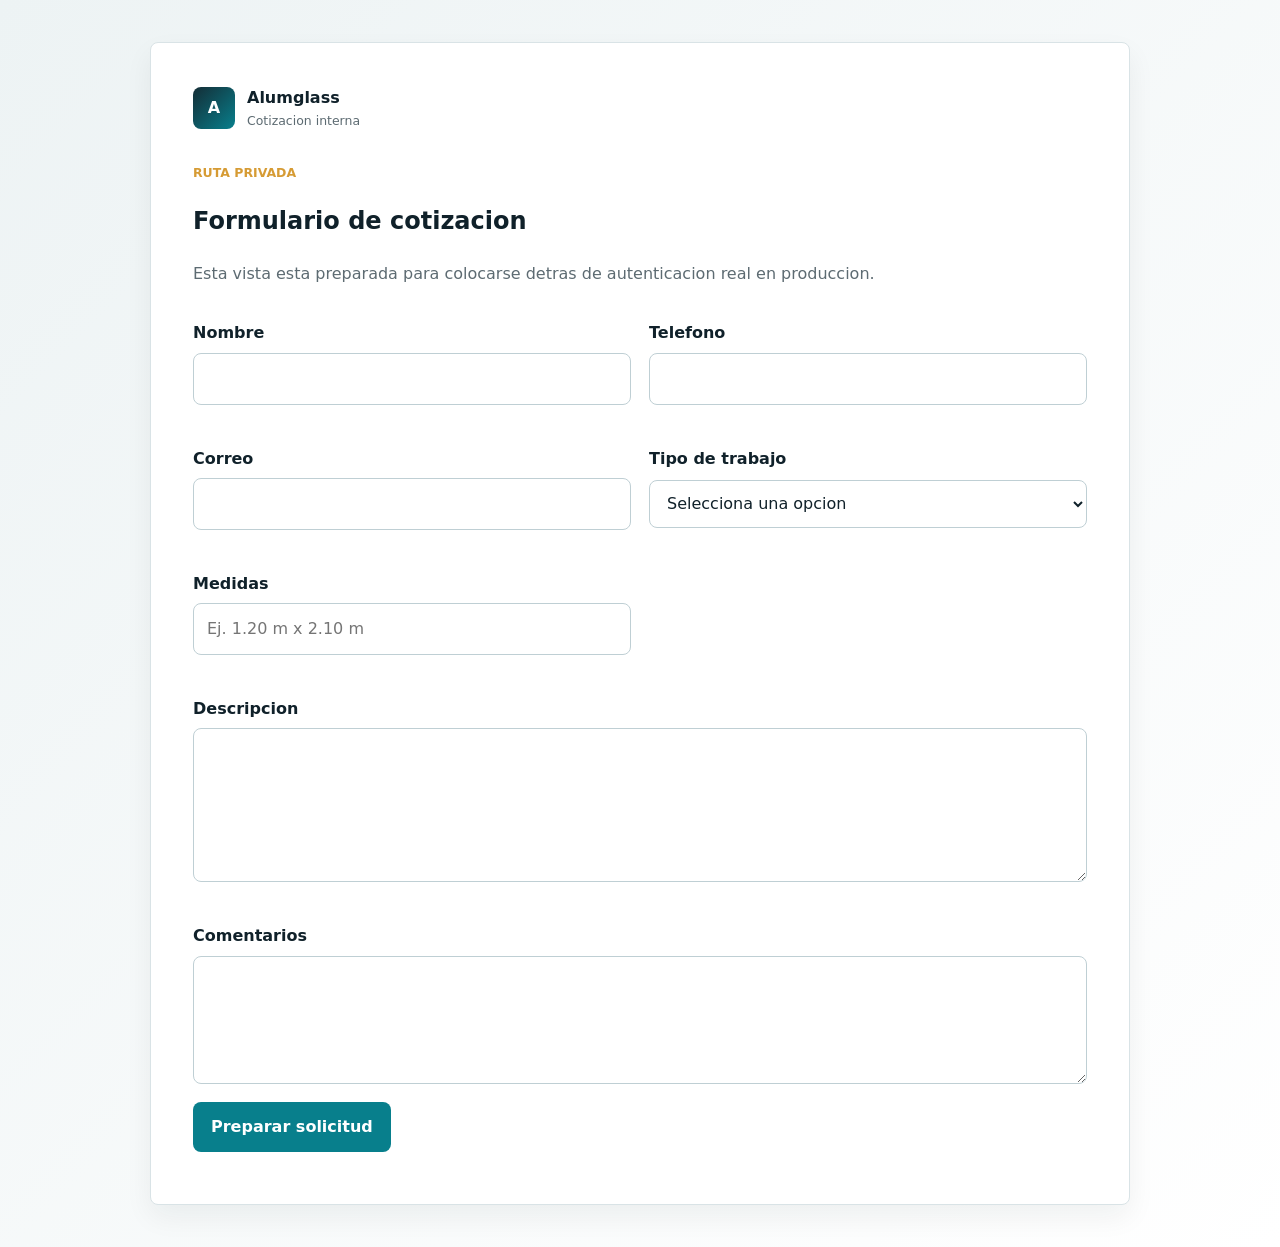
==== admin/cotizacion.html @ df2015a8 "Create Alumglass business website" ====
<!doctype html>
<html lang="es-MX">
  <head>
    <meta charset="utf-8">
    <meta name="viewport" content="width=device-width, initial-scale=1">
    <title>Cotizacion interna | Alumglass</title>
    <meta name="robots" content="noindex,nofollow">
    <meta name="theme-color" content="#0b1f2a">
    <link rel="icon" href="../assets/images/favicon.svg" type="image/svg+xml">
    <link rel="stylesheet" href="../assets/css/styles.css">
  </head>
  <body class="admin-page">
    <main class="admin-shell" id="contenido">
      <section class="admin-card" aria-labelledby="form-title">
        <a class="brand admin-brand" href="../index.html">
          <span class="brand-mark" aria-hidden="true">A</span>
          <span><strong>Alumglass</strong><small>Cotizacion interna</small></span>
        </a>
        <div class="section-heading">
          <p class="eyebrow">Ruta privada</p>
          <h1 id="form-title">Formulario de cotizacion</h1>
          <p>Esta vista esta preparada para colocarse detras de autenticacion real en produccion.</p>
        </div>

        <form class="quote-form" data-quote-form novalidate>
          <div class="form-row">
            <label for="nombre">Nombre</label>
            <input id="nombre" name="nombre" type="text" autocomplete="name" required minlength="2">
            <small class="field-error" data-error-for="nombre"></small>
          </div>
          <div class="form-row">
            <label for="telefono">Telefono</label>
            <input id="telefono" name="telefono" type="tel" autocomplete="tel" required pattern="^[0-9+()\\s-]{8,20}$">
            <small class="field-error" data-error-for="telefono"></small>
          </div>
          <div class="form-row">
            <label for="correo">Correo</label>
            <input id="correo" name="correo" type="email" autocomplete="email" required>
            <small class="field-error" data-error-for="correo"></small>
          </div>
          <div class="form-row">
            <label for="tipoTrabajo">Tipo de trabajo</label>
            <select id="tipoTrabajo" name="tipoTrabajo" required>
              <option value="">Selecciona una opcion</option>
              <option>Puertas</option>
              <option>Ventanas</option>
              <option>Canceles</option>
              <option>Barandales</option>
              <option>Fachadas</option>
              <option>Residencial</option>
              <option>Comercial</option>
              <option>Otro</option>
            </select>
            <small class="field-error" data-error-for="tipoTrabajo"></small>
          </div>
          <div class="form-row">
            <label for="medidas">Medidas</label>
            <input id="medidas" name="medidas" type="text" required placeholder="Ej. 1.20 m x 2.10 m">
            <small class="field-error" data-error-for="medidas"></small>
          </div>
          <div class="form-row form-wide">
            <label for="descripcion">Descripcion</label>
            <textarea id="descripcion" name="descripcion" rows="5" required minlength="10"></textarea>
            <small class="field-error" data-error-for="descripcion"></small>
          </div>
          <div class="form-row form-wide">
            <label for="comentarios">Comentarios</label>
            <textarea id="comentarios" name="comentarios" rows="4"></textarea>
          </div>
          <div class="form-actions form-wide">
            <button class="btn btn-primary" type="submit">Preparar solicitud</button>
            <p class="form-status" role="status" aria-live="polite" data-form-status></p>
          </div>
        </form>
      </section>
    </main>
    <script src="../assets/js/quote-form.js" defer></script>
  </body>
</html>
---- assets/css/styles.css ----
:root {
  --ink: #10212a;
  --muted: #5d6b72;
  --line: #d9e3e6;
  --paper: #f7f9f9;
  --white: #ffffff;
  --steel: #6e858f;
  --teal: #087f8c;
  --gold: #d69b34;
  --graphite: #142d36;
  --shadow: 0 24px 60px rgba(8, 28, 36, 0.18);
  --radius: 8px;
  font-family: Inter, ui-sans-serif, system-ui, -apple-system, BlinkMacSystemFont, "Segoe UI", sans-serif;
}

* { box-sizing: border-box; }
html { scroll-behavior: smooth; }
body {
  margin: 0;
  color: var(--ink);
  background: var(--paper);
  line-height: 1.6;
}
img { max-width: 100%; display: block; }
a { color: inherit; text-decoration: none; }
button, input, select, textarea { font: inherit; }

.sr-only, .skip-link {
  position: absolute;
  width: 1px;
  height: 1px;
  padding: 0;
  margin: -1px;
  overflow: hidden;
  clip: rect(0, 0, 0, 0);
  white-space: nowrap;
  border: 0;
}
.skip-link:focus {
  width: auto;
  height: auto;
  margin: 12px;
  padding: 10px 14px;
  clip: auto;
  background: var(--white);
  z-index: 20;
}

.container {
  width: min(1120px, calc(100% - 32px));
  margin-inline: auto;
}
.site-header {
  position: fixed;
  inset: 0 0 auto;
  z-index: 10;
  background: rgba(255, 255, 255, 0.9);
  backdrop-filter: blur(14px);
  border-bottom: 1px solid rgba(217, 227, 230, 0.8);
}
.nav {
  width: min(1180px, calc(100% - 24px));
  min-height: 72px;
  margin-inline: auto;
  display: flex;
  align-items: center;
  justify-content: space-between;
  gap: 24px;
}
.brand {
  display: inline-flex;
  align-items: center;
  gap: 12px;
  min-width: 0;
}
.brand-mark {
  display: grid;
  place-items: center;
  width: 42px;
  height: 42px;
  border-radius: var(--radius);
  color: var(--white);
  background: linear-gradient(135deg, var(--graphite), var(--teal));
  font-weight: 800;
}
.brand strong, .brand small { display: block; }
.brand small { color: var(--muted); font-size: 0.78rem; }
.nav-menu {
  display: flex;
  align-items: center;
  gap: 22px;
  color: #29434d;
  font-weight: 700;
}
.nav-menu a { padding: 8px 0; }
.nav-cta {
  padding: 10px 16px !important;
  border-radius: var(--radius);
  color: var(--white);
  background: var(--teal);
}
.nav-toggle {
  display: none;
  width: 44px;
  height: 44px;
  border: 1px solid var(--line);
  border-radius: var(--radius);
  background: var(--white);
}
.nav-toggle span:not(.sr-only) {
  display: block;
  width: 20px;
  height: 2px;
  margin: 4px auto;
  background: var(--ink);
}

.hero {
  min-height: 96vh;
  position: relative;
  display: grid;
  align-items: end;
  padding: 128px 0 56px;
  color: var(--white);
  overflow: hidden;
}
.hero-media, .hero-media img, .hero-overlay {
  position: absolute;
  inset: 0;
  width: 100%;
  height: 100%;
}
.hero-media img {
  object-fit: cover;
  object-position: center;
}
.hero-overlay {
  background:
    linear-gradient(90deg, rgba(7, 20, 26, 0.92) 0%, rgba(7, 20, 26, 0.7) 38%, rgba(7, 20, 26, 0.2) 78%),
    linear-gradient(0deg, rgba(7, 20, 26, 0.74), transparent 45%);
}
.hero-content {
  position: relative;
  width: min(1120px, calc(100% - 32px));
  margin-inline: auto;
}
.eyebrow {
  margin: 0 0 12px;
  color: var(--gold);
  font-weight: 800;
  text-transform: uppercase;
  font-size: 0.78rem;
  letter-spacing: 0;
}
.hero h1 {
  max-width: 760px;
  margin: 0;
  font-size: clamp(2.65rem, 8vw, 5.8rem);
  line-height: 0.96;
  letter-spacing: 0;
}
.hero p:not(.eyebrow) {
  max-width: 620px;
  font-size: 1.16rem;
  color: rgba(255, 255, 255, 0.88);
}
.hero-actions, .quote-actions {
  display: flex;
  flex-wrap: wrap;
  gap: 12px;
  margin-top: 26px;
}
.btn {
  display: inline-flex;
  align-items: center;
  justify-content: center;
  min-height: 48px;
  padding: 12px 18px;
  border: 0;
  border-radius: var(--radius);
  font-weight: 800;
  cursor: pointer;
}
.btn-primary { color: var(--white); background: var(--teal); }
.btn-secondary { color: var(--ink); background: var(--white); }
.btn-light { color: var(--ink); background: #edf5f6; }
.hero-proof {
  display: grid;
  grid-template-columns: repeat(3, minmax(0, 1fr));
  gap: 1px;
  width: min(820px, 100%);
  margin: 44px 0 0;
  background: rgba(255, 255, 255, 0.18);
  border: 1px solid rgba(255, 255, 255, 0.22);
  border-radius: var(--radius);
  overflow: hidden;
}
.hero-proof div {
  padding: 16px;
  background: rgba(9, 31, 38, 0.64);
}
.hero-proof dt { color: rgba(255, 255, 255, 0.65); font-size: 0.78rem; }
.hero-proof dd { margin: 3px 0 0; font-weight: 800; }

.section { padding: 88px 0; }
.intro-band, .process-band, .quote-band {
  background: var(--graphite);
  color: var(--white);
}
.intro-grid, .quote-grid, .process-grid, .location-grid, .faq-grid {
  display: grid;
  grid-template-columns: minmax(0, 1fr) minmax(280px, 420px);
  gap: 40px;
  align-items: start;
}
.intro-grid {
  grid-template-columns: minmax(0, 1fr) auto;
  align-items: center;
}
.intro-grid p {
  margin: 0;
  font-size: clamp(1.35rem, 3vw, 2.2rem);
  line-height: 1.2;
  font-weight: 750;
}
.text-link {
  color: var(--gold);
  font-weight: 900;
  border-bottom: 2px solid currentColor;
}
.section-heading {
  max-width: 720px;
  margin-bottom: 34px;
}
.section-heading h2, .process-grid h2, .quote-grid h2 {
  margin: 0;
  font-size: clamp(2rem, 5vw, 3.5rem);
  line-height: 1.04;
}
.section-heading p:not(.eyebrow), .quote-grid p { color: var(--muted); }
.quote-band .quote-grid p, .process-band span { color: rgba(255, 255, 255, 0.76); }

.services-grid {
  display: grid;
  grid-template-columns: repeat(3, minmax(0, 1fr));
  gap: 16px;
}
.service-card, .contact-panel, .admin-card, details {
  background: var(--white);
  border: 1px solid var(--line);
  border-radius: var(--radius);
  box-shadow: 0 12px 28px rgba(7, 28, 36, 0.06);
}
.service-card {
  padding: 26px;
  min-height: 230px;
}
.service-icon {
  display: inline-grid;
  place-items: center;
  width: 42px;
  height: 32px;
  color: var(--teal);
  border-bottom: 2px solid var(--gold);
  font-weight: 900;
}
.service-card h3, .project-card h3 { margin: 20px 0 8px; font-size: 1.35rem; }
.service-card p, .project-card p { margin: 0; color: var(--muted); }

.process-list {
  display: grid;
  gap: 14px;
  margin: 0;
  padding: 0;
  list-style: none;
}
.process-list li {
  display: grid;
  gap: 4px;
  padding: 18px;
  border: 1px solid rgba(255, 255, 255, 0.16);
  border-radius: var(--radius);
}

.gallery-grid {
  display: grid;
  grid-template-columns: 1.3fr 1fr 1fr;
  grid-auto-rows: minmax(230px, auto);
  gap: 16px;
}
.project-card {
  position: relative;
  min-height: 250px;
  overflow: hidden;
  border-radius: var(--radius);
  background: var(--white);
  border: 1px solid var(--line);
}
.project-card > div {
  position: absolute;
  inset: auto 16px 16px;
  padding: 16px;
  color: var(--white);
  background: rgba(9, 31, 38, 0.78);
  border-radius: var(--radius);
}
.project-card p { color: rgba(255, 255, 255, 0.8); }
.project-large {
  grid-row: span 2;
}
.project-large img {
  width: 100%;
  height: 100%;
  object-fit: cover;
}
.project-tone-a {
  background: linear-gradient(135deg, rgba(8,127,140,0.22), rgba(255,255,255,0.28)), repeating-linear-gradient(90deg, #dbe7ea 0 8px, #f8fbfb 8px 18px);
}
.project-tone-b {
  background: linear-gradient(135deg, rgba(214,155,52,0.24), rgba(255,255,255,0.2)), repeating-linear-gradient(45deg, #eef5f6 0 10px, #cad8dc 10px 12px);
}
.project-tone-c {
  background: linear-gradient(135deg, rgba(20,45,54,0.16), rgba(8,127,140,0.14)), linear-gradient(90deg, transparent 48%, #8599a0 49% 51%, transparent 52%);
}

.quote-band {
  background: linear-gradient(135deg, var(--graphite), #0c5661);
}
.quote-grid {
  align-items: center;
}
.quote-grid h2, .quote-grid p { margin-top: 0; }
.location-grid {
  grid-template-columns: 0.9fr 1.1fr;
}
.location-heading { margin-bottom: 0; }
.contact-panel {
  padding: 24px;
  display: grid;
  gap: 16px;
}
.contact-panel div {
  display: grid;
  gap: 4px;
  padding-bottom: 16px;
  border-bottom: 1px solid var(--line);
}
.contact-panel div:last-child { border-bottom: 0; padding-bottom: 0; }
.contact-panel span, .contact-panel a { color: var(--muted); }
.map {
  grid-column: 1 / -1;
  width: 100%;
  min-height: 360px;
  border: 0;
  border-radius: var(--radius);
  box-shadow: var(--shadow);
}

.faq-section { background: #edf3f4; }
.faq-grid { grid-template-columns: 0.85fr 1.15fr; }
.faq-list { display: grid; gap: 12px; }
details { padding: 18px 20px; }
summary {
  cursor: pointer;
  font-weight: 850;
}
details p { margin: 10px 0 0; color: var(--muted); }

.site-footer {
  padding: 44px 0;
  color: rgba(255, 255, 255, 0.78);
  background: #07161b;
}
.footer-grid {
  display: grid;
  grid-template-columns: minmax(0, 1fr) auto;
  gap: 32px;
}
.footer-brand { color: var(--white); }
.site-footer a { display: block; margin-top: 8px; color: var(--white); }
.floating-whatsapp {
  position: fixed;
  right: 18px;
  bottom: 18px;
  z-index: 9;
  display: grid;
  place-items: center;
  width: 58px;
  height: 58px;
  border-radius: 999px;
  color: var(--white);
  background: #128c7e;
  box-shadow: var(--shadow);
  font-weight: 900;
}

.admin-page {
  min-height: 100vh;
  background: linear-gradient(135deg, #edf3f4, #ffffff);
}
.admin-shell {
  width: min(980px, calc(100% - 32px));
  margin: 0 auto;
  padding: 42px 0;
}
.admin-card {
  padding: clamp(20px, 5vw, 42px);
}
.admin-brand { margin-bottom: 32px; }
.quote-form {
  display: grid;
  grid-template-columns: repeat(2, minmax(0, 1fr));
  gap: 18px;
}
.form-row { display: grid; gap: 7px; }
.form-wide { grid-column: 1 / -1; }
label { font-weight: 850; }
input, select, textarea {
  width: 100%;
  border: 1px solid #bfcfd4;
  border-radius: var(--radius);
  padding: 12px 13px;
  color: var(--ink);
  background: var(--white);
}
input:focus, select:focus, textarea:focus, .btn:focus-visible, a:focus-visible, summary:focus-visible {
  outline: 3px solid rgba(8, 127, 140, 0.28);
  outline-offset: 2px;
}
.field-error {
  min-height: 1.2em;
  color: #a3362d;
  font-weight: 700;
}
.form-status {
  margin: 10px 0 0;
  font-weight: 800;
}
.form-status.success { color: #087f45; }
.form-status.error { color: #a3362d; }

@media (max-width: 860px) {
  .nav-toggle { display: block; }
  .nav-menu {
    position: absolute;
    inset: 72px 12px auto;
    display: none;
    flex-direction: column;
    align-items: stretch;
    padding: 16px;
    background: var(--white);
    border: 1px solid var(--line);
    border-radius: var(--radius);
    box-shadow: var(--shadow);
  }
  .nav-menu.is-open { display: flex; }
  .hero { min-height: 92vh; padding-top: 116px; }
  .hero-proof, .services-grid, .intro-grid, .process-grid, .quote-grid, .location-grid, .faq-grid, .footer-grid, .quote-form {
    grid-template-columns: 1fr;
  }
  .gallery-grid { grid-template-columns: 1fr; }
  .project-large { grid-row: span 1; }
  .project-card { min-height: 280px; }
}

@media (max-width: 520px) {
  .section { padding: 64px 0; }
  .hero h1 { font-size: 2.7rem; }
  .hero-actions .btn, .quote-actions .btn { width: 100%; }
  .hero-proof div { padding: 13px; }
  .service-card { min-height: auto; }
}

@media (prefers-reduced-motion: reduce) {
  html { scroll-behavior: auto; }
  *, *::before, *::after { transition-duration: 0.01ms !important; animation-duration: 0.01ms !important; }
}
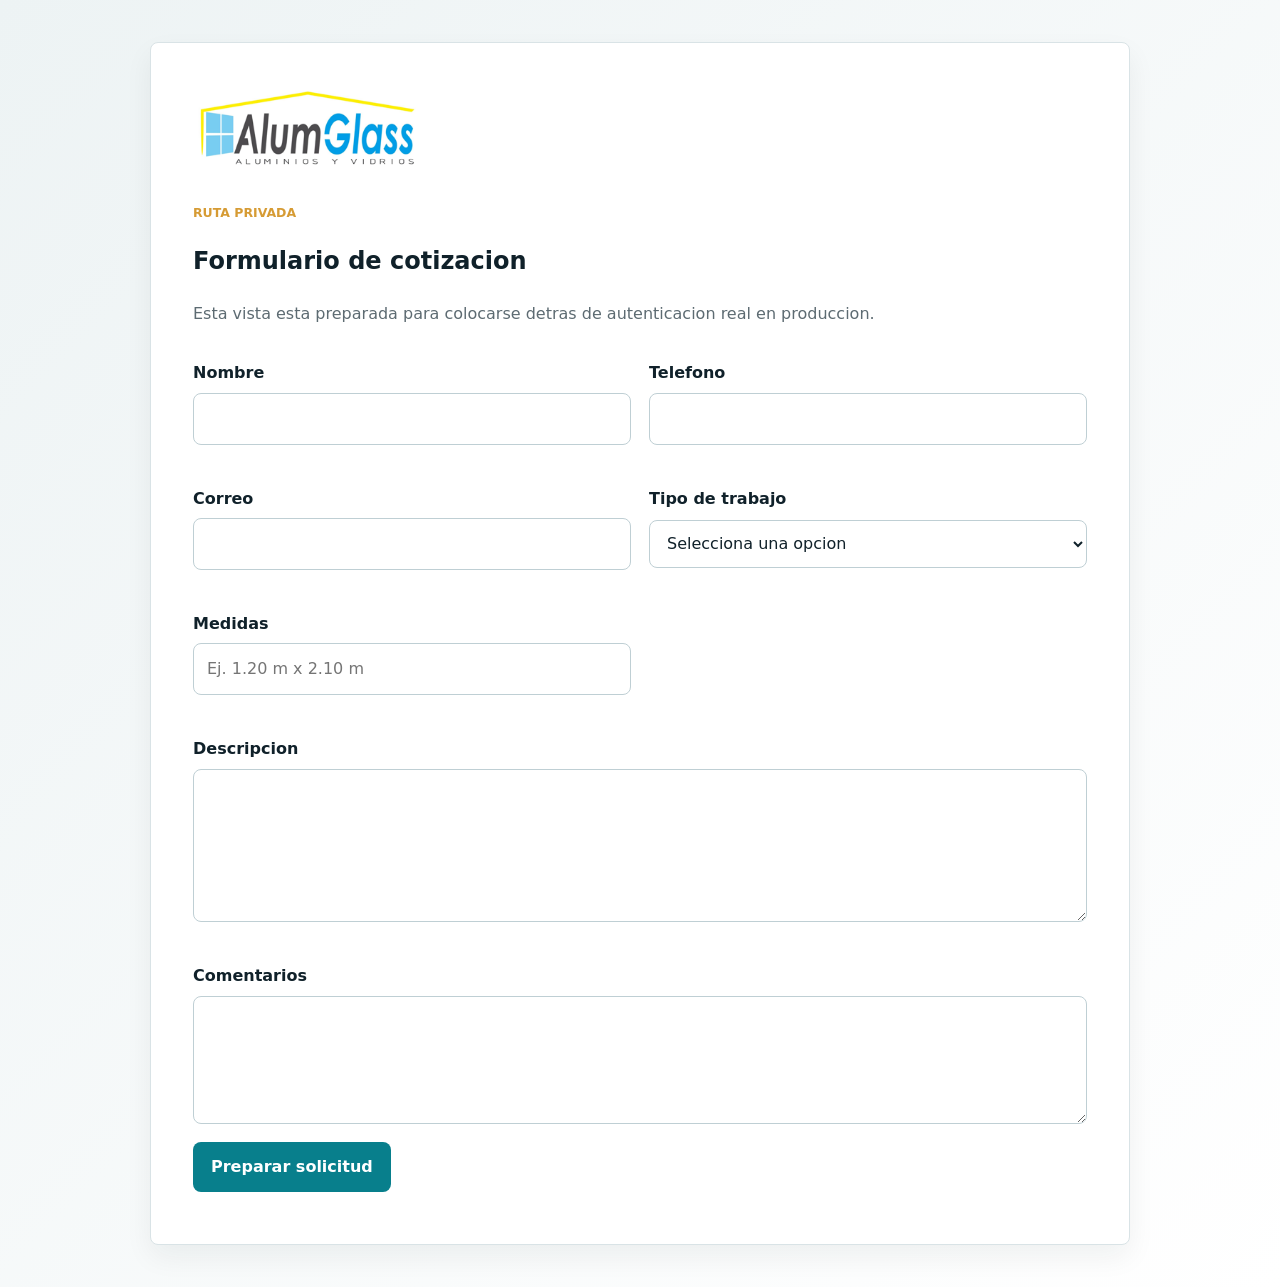
==== commit f04617e8: "Add Alumglass logo and favicon" ====
--- a/admin/cotizacion.html
+++ b/admin/cotizacion.html
@@ -6,15 +6,15 @@
     <title>Cotizacion interna | Alumglass</title>
     <meta name="robots" content="noindex,nofollow">
     <meta name="theme-color" content="#0b1f2a">
-    <link rel="icon" href="../assets/images/favicon.svg" type="image/svg+xml">
+    <link rel="icon" href="../assets/images/favicon.ico" sizes="any">
+    <link rel="icon" href="../assets/images/favicon.png" type="image/png">
     <link rel="stylesheet" href="../assets/css/styles.css">
   </head>
   <body class="admin-page">
     <main class="admin-shell" id="contenido">
       <section class="admin-card" aria-labelledby="form-title">
         <a class="brand admin-brand" href="../index.html">
-          <span class="brand-mark" aria-hidden="true">A</span>
-          <span><strong>Alumglass</strong><small>Cotizacion interna</small></span>
+          <img class="brand-logo" src="../assets/images/logo-alumglass.png" alt="AlumGlass Aluminios y Vidrios" width="600" height="189">
         </a>
         <div class="section-heading">
           <p class="eyebrow">Ruta privada</p>
--- a/assets/css/styles.css
+++ b/assets/css/styles.css
@@ -70,8 +70,12 @@
 .brand {
   display: inline-flex;
   align-items: center;
-  gap: 12px;
   min-width: 0;
+}
+.brand-logo {
+  display: block;
+  width: clamp(168px, 18vw, 238px);
+  height: auto;
 }
 .brand-mark {
   display: grid;
@@ -231,6 +235,19 @@
 .section-heading {
   max-width: 720px;
   margin-bottom: 34px;
+}
+.gallery-heading {
+  max-width: none;
+  display: flex;
+  justify-content: space-between;
+  gap: 24px;
+  align-items: end;
+}
+.gallery-total {
+  flex: 0 0 auto;
+  margin: 0 0 8px;
+  color: var(--muted);
+  font-weight: 850;
 }
 .section-heading h2, .process-grid h2, .quote-grid h2 {
   margin: 0;
@@ -323,6 +340,151 @@
   background: linear-gradient(135deg, rgba(20,45,54,0.16), rgba(8,127,140,0.14)), linear-gradient(90deg, transparent 48%, #8599a0 49% 51%, transparent 52%);
 }
 
+.gallery-tabs {
+  display: flex;
+  gap: 10px;
+  padding: 0 0 20px;
+  margin-bottom: 22px;
+  overflow-x: auto;
+  scrollbar-width: thin;
+}
+.gallery-tab {
+  display: inline-flex;
+  align-items: center;
+  gap: 8px;
+  min-height: 44px;
+  padding: 9px 13px;
+  border: 1px solid var(--line);
+  border-radius: var(--radius);
+  color: var(--ink);
+  background: var(--white);
+  white-space: nowrap;
+  cursor: pointer;
+}
+.gallery-tab small {
+  display: inline-grid;
+  place-items: center;
+  min-width: 28px;
+  height: 24px;
+  padding: 0 7px;
+  border-radius: 999px;
+  color: var(--muted);
+  background: #edf3f4;
+  font-weight: 850;
+}
+.gallery-tab.is-active {
+  color: var(--white);
+  background: var(--graphite);
+  border-color: var(--graphite);
+}
+.gallery-tab.is-active small {
+  color: var(--ink);
+  background: var(--gold);
+}
+.work-gallery {
+  display: grid;
+  grid-template-columns: repeat(4, minmax(0, 1fr));
+  gap: 14px;
+}
+.work-card {
+  position: relative;
+  display: block;
+  width: 100%;
+  aspect-ratio: 4 / 3;
+  padding: 0;
+  overflow: hidden;
+  border: 0;
+  border-radius: var(--radius);
+  background: #d8e3e6;
+  cursor: pointer;
+}
+.work-card img {
+  width: 100%;
+  height: 100%;
+  object-fit: cover;
+  transition: transform 180ms ease;
+}
+.work-card:hover img,
+.work-card:focus-visible img {
+  transform: scale(1.04);
+}
+.work-card span {
+  position: absolute;
+  inset: auto 10px 10px;
+  max-width: calc(100% - 20px);
+  padding: 7px 9px;
+  border-radius: var(--radius);
+  color: var(--white);
+  background: rgba(7, 22, 27, 0.78);
+  font-size: 0.8rem;
+  font-weight: 850;
+  text-align: left;
+}
+.gallery-empty {
+  padding: 24px;
+  border: 1px dashed var(--line);
+  border-radius: var(--radius);
+  color: var(--muted);
+  background: var(--white);
+}
+.has-lightbox {
+  overflow: hidden;
+}
+.lightbox {
+  position: fixed;
+  inset: 0;
+  z-index: 30;
+  display: grid;
+  grid-template-columns: 56px minmax(0, 1fr) 56px;
+  align-items: center;
+  gap: 12px;
+  padding: 72px 18px 24px;
+  background: rgba(5, 15, 19, 0.9);
+}
+.lightbox[hidden] {
+  display: none;
+}
+.lightbox figure {
+  margin: 0;
+  display: grid;
+  gap: 12px;
+  justify-items: center;
+}
+.lightbox img {
+  max-width: 100%;
+  max-height: calc(100vh - 150px);
+  width: auto;
+  height: auto;
+  border-radius: var(--radius);
+  object-fit: contain;
+  box-shadow: var(--shadow);
+}
+.lightbox figcaption {
+  color: var(--white);
+  font-weight: 850;
+}
+.lightbox-close,
+.lightbox-arrow {
+  border: 1px solid rgba(255, 255, 255, 0.25);
+  color: var(--white);
+  background: rgba(255, 255, 255, 0.1);
+  border-radius: var(--radius);
+  cursor: pointer;
+  font-weight: 900;
+}
+.lightbox-close {
+  position: absolute;
+  top: 18px;
+  right: 18px;
+  width: 44px;
+  height: 44px;
+}
+.lightbox-arrow {
+  width: 52px;
+  height: 72px;
+  font-size: 2rem;
+}
+
 .quote-band {
   background: linear-gradient(135deg, var(--graphite), #0c5661);
 }
@@ -377,6 +539,11 @@
   gap: 32px;
 }
 .footer-brand { color: var(--white); }
+.footer-brand .brand-logo {
+  padding: 8px 10px;
+  border-radius: var(--radius);
+  background: var(--white);
+}
 .site-footer a { display: block; margin-top: 8px; color: var(--white); }
 .floating-whatsapp {
   position: fixed;
@@ -458,7 +625,24 @@
   .hero-proof, .services-grid, .intro-grid, .process-grid, .quote-grid, .location-grid, .faq-grid, .footer-grid, .quote-form {
     grid-template-columns: 1fr;
   }
+  .gallery-heading {
+    display: grid;
+    align-items: start;
+  }
+  .gallery-total {
+    margin: 0;
+  }
   .gallery-grid { grid-template-columns: 1fr; }
+  .work-gallery { grid-template-columns: repeat(2, minmax(0, 1fr)); }
+  .lightbox {
+    grid-template-columns: 44px minmax(0, 1fr) 44px;
+    gap: 6px;
+    padding-inline: 8px;
+  }
+  .lightbox-arrow {
+    width: 42px;
+    height: 58px;
+  }
   .project-large { grid-row: span 1; }
   .project-card { min-height: 280px; }
 }
@@ -469,6 +653,8 @@
   .hero-actions .btn, .quote-actions .btn { width: 100%; }
   .hero-proof div { padding: 13px; }
   .service-card { min-height: auto; }
+  .work-gallery { gap: 10px; }
+  .work-card span { font-size: 0.72rem; }
 }
 
 @media (prefers-reduced-motion: reduce) {
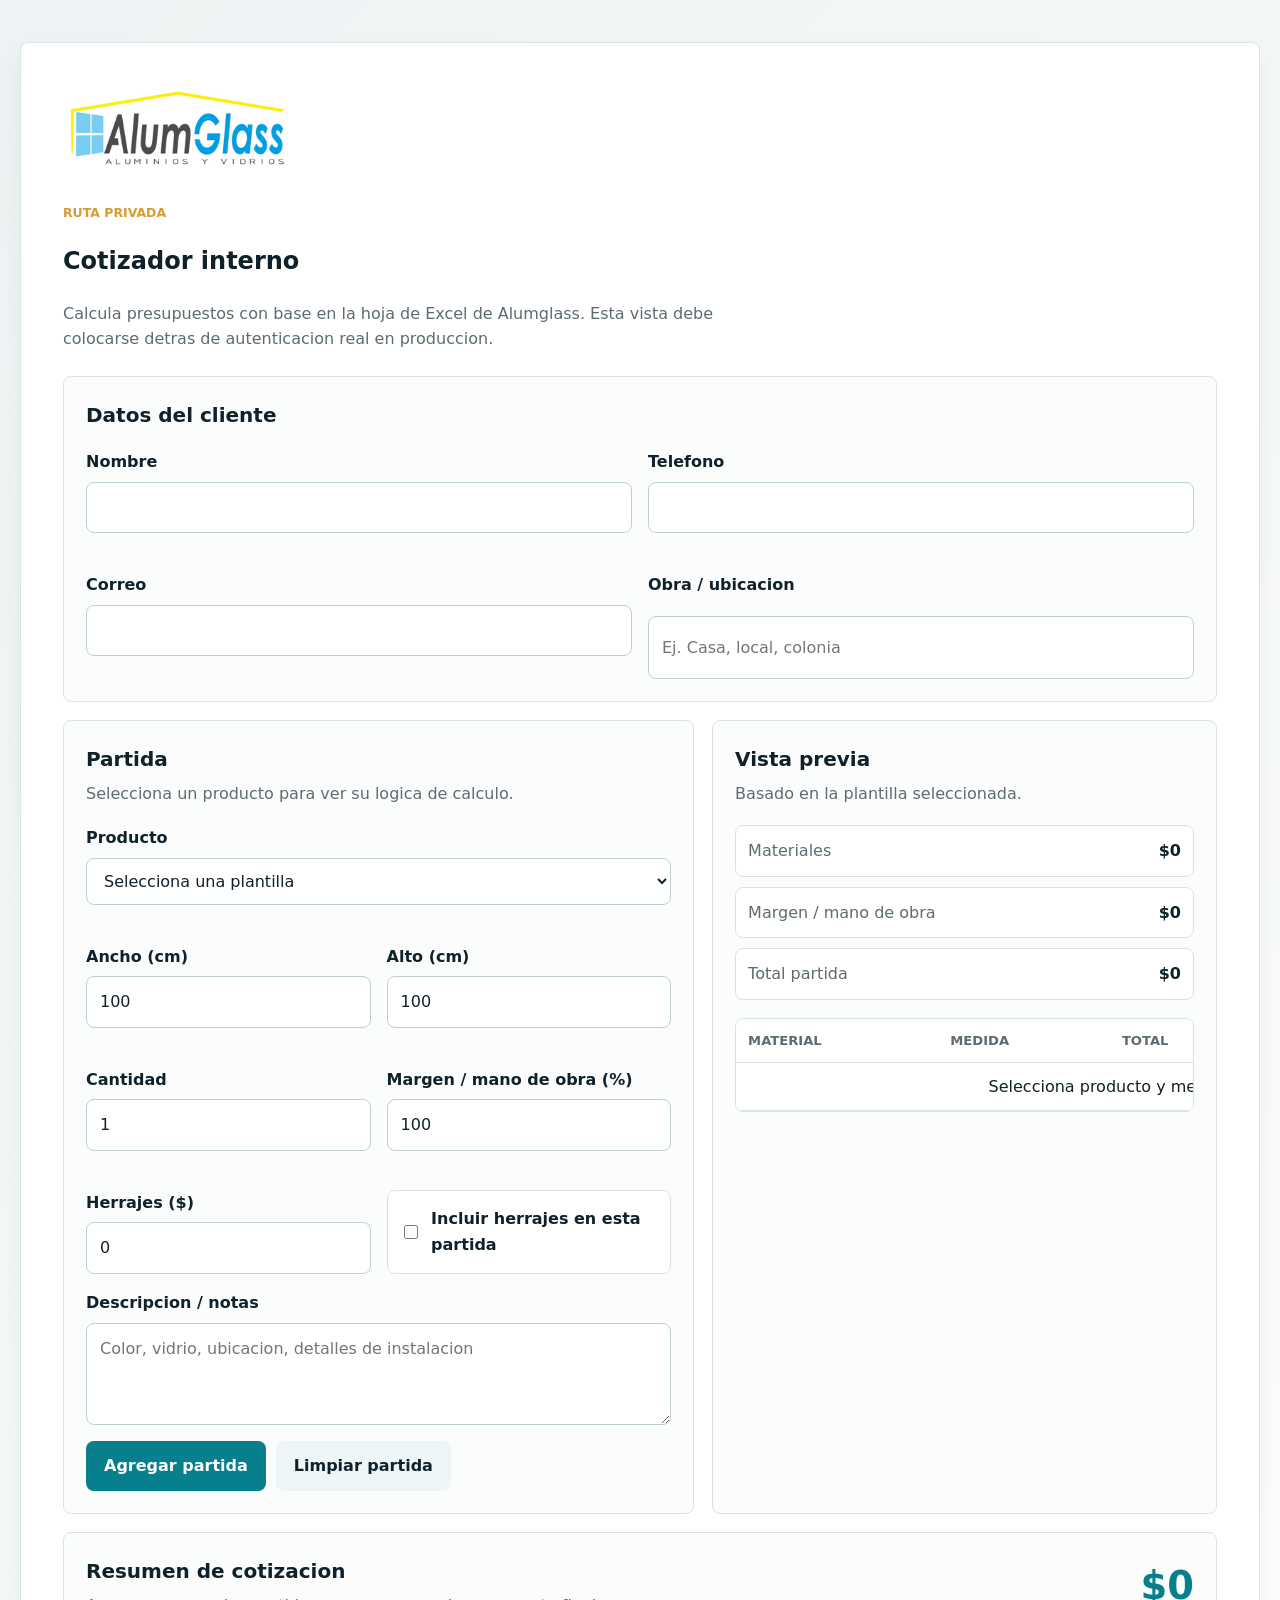
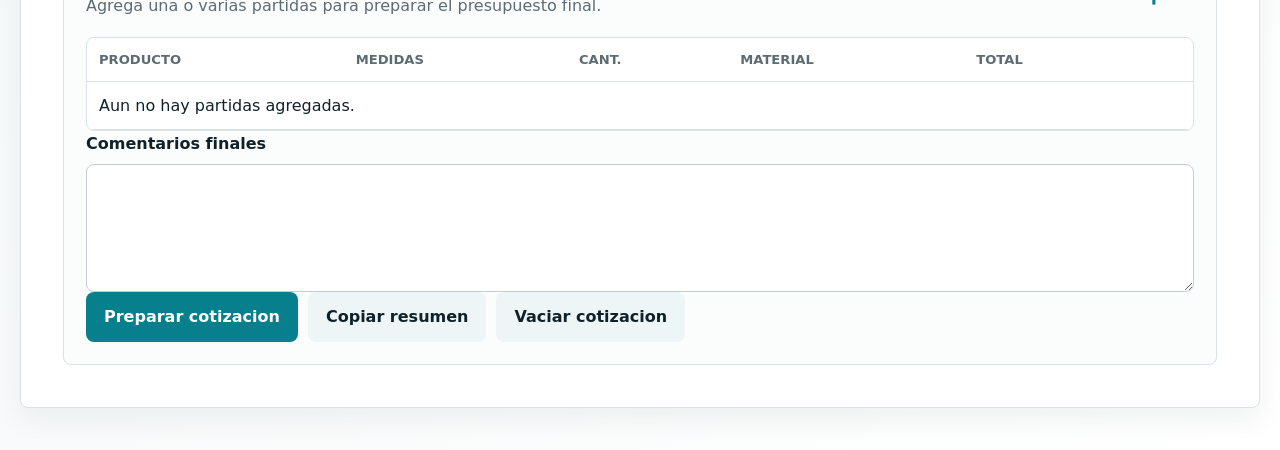
==== commit 4643dbeb: "Build admin quote calculator from spreadsheet" ====
--- a/admin/cotizacion.html
+++ b/admin/cotizacion.html
@@ -3,7 +3,7 @@
   <head>
     <meta charset="utf-8">
     <meta name="viewport" content="width=device-width, initial-scale=1">
-    <title>Cotizacion interna | Alumglass</title>
+    <title>Cotizador interno | Alumglass</title>
     <meta name="robots" content="noindex,nofollow">
     <meta name="theme-color" content="#0b1f2a">
     <link rel="icon" href="../assets/images/favicon.ico" sizes="any">
@@ -11,66 +11,161 @@
     <link rel="stylesheet" href="../assets/css/styles.css">
   </head>
   <body class="admin-page">
-    <main class="admin-shell" id="contenido">
+    <main class="admin-shell admin-shell-wide" id="contenido">
       <section class="admin-card" aria-labelledby="form-title">
         <a class="brand admin-brand" href="../index.html">
           <img class="brand-logo" src="../assets/images/logo-alumglass.png" alt="AlumGlass Aluminios y Vidrios" width="600" height="189">
         </a>
-        <div class="section-heading">
+        <div class="section-heading admin-heading">
           <p class="eyebrow">Ruta privada</p>
-          <h1 id="form-title">Formulario de cotizacion</h1>
-          <p>Esta vista esta preparada para colocarse detras de autenticacion real en produccion.</p>
+          <h1 id="form-title">Cotizador interno</h1>
+          <p>Calcula presupuestos con base en la hoja de Excel de Alumglass. Esta vista debe colocarse detras de autenticacion real en produccion.</p>
         </div>
 
-        <form class="quote-form" data-quote-form novalidate>
-          <div class="form-row">
-            <label for="nombre">Nombre</label>
-            <input id="nombre" name="nombre" type="text" autocomplete="name" required minlength="2">
-            <small class="field-error" data-error-for="nombre"></small>
-          </div>
-          <div class="form-row">
-            <label for="telefono">Telefono</label>
-            <input id="telefono" name="telefono" type="tel" autocomplete="tel" required pattern="^[0-9+()\\s-]{8,20}$">
-            <small class="field-error" data-error-for="telefono"></small>
-          </div>
-          <div class="form-row">
-            <label for="correo">Correo</label>
-            <input id="correo" name="correo" type="email" autocomplete="email" required>
-            <small class="field-error" data-error-for="correo"></small>
-          </div>
-          <div class="form-row">
-            <label for="tipoTrabajo">Tipo de trabajo</label>
-            <select id="tipoTrabajo" name="tipoTrabajo" required>
-              <option value="">Selecciona una opcion</option>
-              <option>Puertas</option>
-              <option>Ventanas</option>
-              <option>Canceles</option>
-              <option>Barandales</option>
-              <option>Fachadas</option>
-              <option>Residencial</option>
-              <option>Comercial</option>
-              <option>Otro</option>
-            </select>
-            <small class="field-error" data-error-for="tipoTrabajo"></small>
-          </div>
-          <div class="form-row">
-            <label for="medidas">Medidas</label>
-            <input id="medidas" name="medidas" type="text" required placeholder="Ej. 1.20 m x 2.10 m">
-            <small class="field-error" data-error-for="medidas"></small>
-          </div>
-          <div class="form-row form-wide">
-            <label for="descripcion">Descripcion</label>
-            <textarea id="descripcion" name="descripcion" rows="5" required minlength="10"></textarea>
-            <small class="field-error" data-error-for="descripcion"></small>
-          </div>
-          <div class="form-row form-wide">
-            <label for="comentarios">Comentarios</label>
-            <textarea id="comentarios" name="comentarios" rows="4"></textarea>
-          </div>
-          <div class="form-actions form-wide">
-            <button class="btn btn-primary" type="submit">Preparar solicitud</button>
-            <p class="form-status" role="status" aria-live="polite" data-form-status></p>
-          </div>
+        <form class="quote-form quote-form-admin" data-quote-form novalidate>
+          <section class="calculator-panel form-wide" aria-labelledby="cliente-title">
+            <div class="panel-heading">
+              <h2 id="cliente-title">Datos del cliente</h2>
+            </div>
+            <div class="admin-fields">
+              <div class="form-row">
+                <label for="nombre">Nombre</label>
+                <input id="nombre" name="nombre" type="text" autocomplete="name" required minlength="2">
+                <small class="field-error" data-error-for="nombre"></small>
+              </div>
+              <div class="form-row">
+                <label for="telefono">Telefono</label>
+                <input id="telefono" name="telefono" type="tel" autocomplete="tel" required pattern="^[0-9+()\\s-]{8,20}$">
+                <small class="field-error" data-error-for="telefono"></small>
+              </div>
+              <div class="form-row">
+                <label for="correo">Correo</label>
+                <input id="correo" name="correo" type="email" autocomplete="email">
+                <small class="field-error" data-error-for="correo"></small>
+              </div>
+              <div class="form-row">
+                <label for="obra">Obra / ubicacion</label>
+                <input id="obra" name="obra" type="text" placeholder="Ej. Casa, local, colonia">
+              </div>
+            </div>
+          </section>
+
+          <section class="calculator-grid form-wide" aria-label="Calculadora">
+            <div class="calculator-panel">
+              <div class="panel-heading">
+                <h2>Partida</h2>
+                <p data-template-note>Selecciona un producto para ver su logica de calculo.</p>
+              </div>
+              <div class="admin-fields">
+                <div class="form-row form-wide">
+                  <label for="producto">Producto</label>
+                  <select id="producto" name="producto" required data-product-select>
+                    <option value="">Selecciona una plantilla</option>
+                  </select>
+                  <small class="field-error" data-error-for="producto"></small>
+                </div>
+                <div class="form-row">
+                  <label for="ancho">Ancho (cm)</label>
+                  <input id="ancho" name="ancho" type="number" min="1" step="0.1" value="100" required data-width-input>
+                  <small class="field-error" data-error-for="ancho"></small>
+                </div>
+                <div class="form-row">
+                  <label for="alto">Alto (cm)</label>
+                  <input id="alto" name="alto" type="number" min="1" step="0.1" value="100" required data-height-input>
+                  <small class="field-error" data-error-for="alto"></small>
+                </div>
+                <div class="form-row">
+                  <label for="cantidad">Cantidad</label>
+                  <input id="cantidad" name="cantidad" type="number" min="1" step="1" value="1" required data-quantity-input>
+                  <small class="field-error" data-error-for="cantidad"></small>
+                </div>
+                <div class="form-row">
+                  <label for="margen">Margen / mano de obra (%)</label>
+                  <input id="margen" name="margen" type="number" min="0" step="1" value="100" required data-markup-input>
+                  <small class="field-error" data-error-for="margen"></small>
+                </div>
+                <div class="form-row">
+                  <label for="herrajes">Herrajes ($)</label>
+                  <input id="herrajes" name="herrajes" type="number" min="0" step="1" value="0" data-hardware-input>
+                </div>
+                <label class="check-row">
+                  <input type="checkbox" name="incluirHerrajes" data-include-hardware>
+                  <span>Incluir herrajes en esta partida</span>
+                </label>
+                <div class="form-row form-wide">
+                  <label for="descripcion">Descripcion / notas</label>
+                  <textarea id="descripcion" name="descripcion" rows="3" placeholder="Color, vidrio, ubicacion, detalles de instalacion"></textarea>
+                </div>
+                <div class="form-actions form-wide calculator-actions">
+                  <button class="btn btn-primary" type="button" data-add-item>Agregar partida</button>
+                  <button class="btn btn-light" type="button" data-reset-item>Limpiar partida</button>
+                </div>
+              </div>
+            </div>
+
+            <aside class="calculator-panel quote-preview" aria-labelledby="preview-title">
+              <div class="panel-heading">
+                <h2 id="preview-title">Vista previa</h2>
+                <p data-preview-source>Basado en la plantilla seleccionada.</p>
+              </div>
+              <dl class="quote-totals">
+                <div><dt>Materiales</dt><dd data-preview-material>$0</dd></div>
+                <div><dt>Margen / mano de obra</dt><dd data-preview-labor>$0</dd></div>
+                <div><dt>Total partida</dt><dd data-preview-total>$0</dd></div>
+              </dl>
+              <div class="breakdown-table-wrap">
+                <table class="breakdown-table">
+                  <thead>
+                    <tr>
+                      <th>Material</th>
+                      <th>Medida</th>
+                      <th>Total</th>
+                    </tr>
+                  </thead>
+                  <tbody data-preview-breakdown>
+                    <tr><td colspan="3">Sin calculo todavia.</td></tr>
+                  </tbody>
+                </table>
+              </div>
+            </aside>
+          </section>
+
+          <section class="calculator-panel form-wide" aria-labelledby="resumen-title">
+            <div class="panel-heading panel-heading-row">
+              <div>
+                <h2 id="resumen-title">Resumen de cotizacion</h2>
+                <p>Agrega una o varias partidas para preparar el presupuesto final.</p>
+              </div>
+              <strong class="grand-total" data-grand-total>$0</strong>
+            </div>
+            <div class="quote-items-wrap">
+              <table class="quote-items">
+                <thead>
+                  <tr>
+                    <th>Producto</th>
+                    <th>Medidas</th>
+                    <th>Cant.</th>
+                    <th>Material</th>
+                    <th>Total</th>
+                    <th></th>
+                  </tr>
+                </thead>
+                <tbody data-items-table>
+                  <tr><td colspan="6">Aun no hay partidas agregadas.</td></tr>
+                </tbody>
+              </table>
+            </div>
+            <div class="form-row form-wide">
+              <label for="comentarios">Comentarios finales</label>
+              <textarea id="comentarios" name="comentarios" rows="4"></textarea>
+            </div>
+            <div class="form-actions form-wide calculator-actions">
+              <button class="btn btn-primary" type="submit">Preparar cotizacion</button>
+              <button class="btn btn-light" type="button" data-copy-quote>Copiar resumen</button>
+              <button class="btn btn-light" type="button" data-clear-quote>Vaciar cotizacion</button>
+              <p class="form-status" role="status" aria-live="polite" data-form-status></p>
+            </div>
+          </section>
         </form>
       </section>
     </main>
--- a/assets/css/styles.css
+++ b/assets/css/styles.css
@@ -570,20 +570,28 @@
   margin: 0 auto;
   padding: 42px 0;
 }
+.admin-shell-wide {
+  width: min(1240px, calc(100% - 32px));
+}
 .admin-card {
   padding: clamp(20px, 5vw, 42px);
+  min-width: 0;
 }
 .admin-brand { margin-bottom: 32px; }
+.admin-heading {
+  margin-bottom: 24px;
+}
 .quote-form {
   display: grid;
   grid-template-columns: repeat(2, minmax(0, 1fr));
   gap: 18px;
 }
-.form-row { display: grid; gap: 7px; }
+.form-row { display: grid; gap: 7px; min-width: 0; }
 .form-wide { grid-column: 1 / -1; }
 label { font-weight: 850; }
 input, select, textarea {
   width: 100%;
+  min-width: 0;
   border: 1px solid #bfcfd4;
   border-radius: var(--radius);
   padding: 12px 13px;
@@ -605,6 +613,153 @@
 }
 .form-status.success { color: #087f45; }
 .form-status.error { color: #a3362d; }
+.quote-form-admin {
+  grid-template-columns: 1fr;
+  min-width: 0;
+}
+.calculator-grid {
+  display: grid;
+  grid-template-columns: minmax(0, 1fr) minmax(320px, 0.8fr);
+  gap: 18px;
+  min-width: 0;
+}
+.calculator-panel {
+  padding: 22px;
+  width: 100%;
+  max-width: 100%;
+  min-width: 0;
+  overflow: hidden;
+  border: 1px solid var(--line);
+  border-radius: var(--radius);
+  background: #fbfdfd;
+}
+.panel-heading {
+  margin-bottom: 18px;
+}
+.panel-heading-row {
+  display: flex;
+  justify-content: space-between;
+  gap: 18px;
+  align-items: start;
+}
+.panel-heading h2 {
+  margin: 0;
+  font-size: 1.25rem;
+}
+.panel-heading p {
+  margin: 6px 0 0;
+  color: var(--muted);
+}
+.admin-fields {
+  display: grid;
+  grid-template-columns: repeat(2, minmax(0, 1fr));
+  gap: 16px;
+  min-width: 0;
+}
+.quote-form > .form-wide,
+.admin-fields > .form-row,
+.admin-fields > .form-wide {
+  width: 100%;
+  min-width: 0;
+}
+.check-row {
+  display: flex;
+  align-items: center;
+  gap: 10px;
+  min-height: 48px;
+  padding: 12px;
+  border: 1px solid var(--line);
+  border-radius: var(--radius);
+  background: var(--white);
+}
+.check-row input {
+  width: 18px;
+  height: 18px;
+}
+.calculator-actions {
+  display: flex;
+  flex-wrap: wrap;
+  gap: 10px;
+  align-items: center;
+}
+.quote-preview {
+  position: sticky;
+  top: 94px;
+}
+.quote-totals {
+  display: grid;
+  gap: 10px;
+  margin: 0 0 18px;
+}
+.quote-totals div {
+  display: flex;
+  justify-content: space-between;
+  gap: 16px;
+  padding: 12px;
+  border-radius: var(--radius);
+  background: var(--white);
+  border: 1px solid var(--line);
+}
+.quote-totals dt {
+  color: var(--muted);
+}
+.quote-totals dd {
+  margin: 0;
+  font-weight: 900;
+}
+.breakdown-table-wrap,
+.quote-items-wrap {
+  width: 100%;
+  min-width: 0;
+  max-width: 100%;
+  overflow-x: auto;
+  border: 1px solid var(--line);
+  border-radius: var(--radius);
+  background: var(--white);
+}
+.breakdown-table,
+.quote-items {
+  width: 100%;
+  border-collapse: collapse;
+  min-width: 520px;
+}
+.breakdown-table th,
+.breakdown-table td,
+.quote-items th,
+.quote-items td {
+  padding: 11px 12px;
+  border-bottom: 1px solid var(--line);
+  text-align: left;
+  vertical-align: top;
+}
+.breakdown-table th,
+.quote-items th {
+  color: var(--muted);
+  font-size: 0.82rem;
+  text-transform: uppercase;
+}
+.breakdown-table td:last-child,
+.quote-items td:nth-child(4),
+.quote-items td:nth-child(5) {
+  text-align: right;
+}
+.quote-items small {
+  display: block;
+  margin-top: 3px;
+  color: var(--muted);
+}
+.grand-total {
+  white-space: nowrap;
+  font-size: clamp(1.6rem, 4vw, 2.4rem);
+  color: var(--teal);
+}
+.table-action {
+  border: 0;
+  color: #a3362d;
+  background: transparent;
+  font-weight: 850;
+  cursor: pointer;
+}
 
 @media (max-width: 860px) {
   .nav-toggle { display: block; }
@@ -622,8 +777,25 @@
   }
   .nav-menu.is-open { display: flex; }
   .hero { min-height: 92vh; padding-top: 116px; }
-  .hero-proof, .services-grid, .intro-grid, .process-grid, .quote-grid, .location-grid, .faq-grid, .footer-grid, .quote-form {
-    grid-template-columns: 1fr;
+  .hero-proof, .services-grid, .intro-grid, .process-grid, .quote-grid, .location-grid, .faq-grid, .footer-grid, .quote-form, .calculator-grid, .admin-fields {
+    grid-template-columns: minmax(0, 1fr);
+  }
+  .quote-preview {
+    position: static;
+  }
+  .breakdown-table,
+  .quote-items {
+    min-width: 0;
+  }
+  .breakdown-table th,
+  .breakdown-table td,
+  .quote-items th,
+  .quote-items td {
+    padding: 9px 8px;
+    font-size: 0.86rem;
+  }
+  .panel-heading-row {
+    display: grid;
   }
   .gallery-heading {
     display: grid;
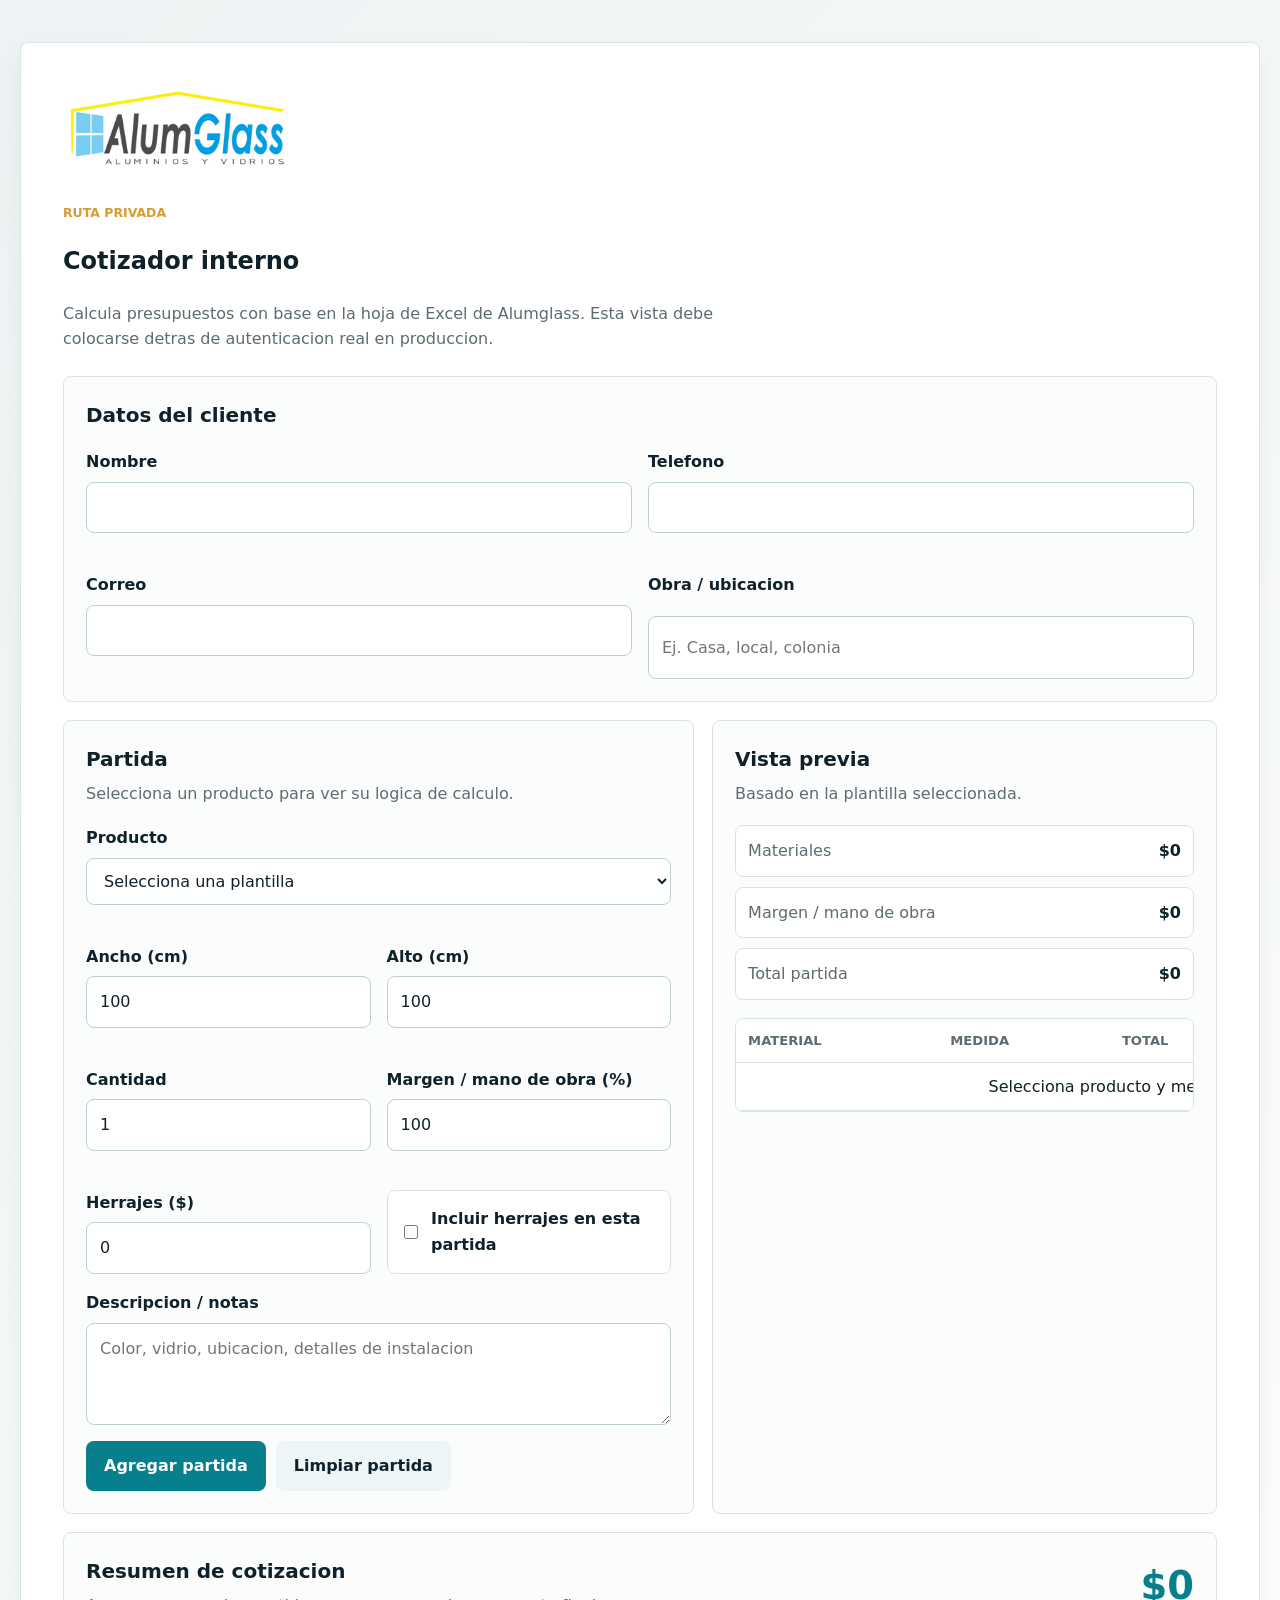
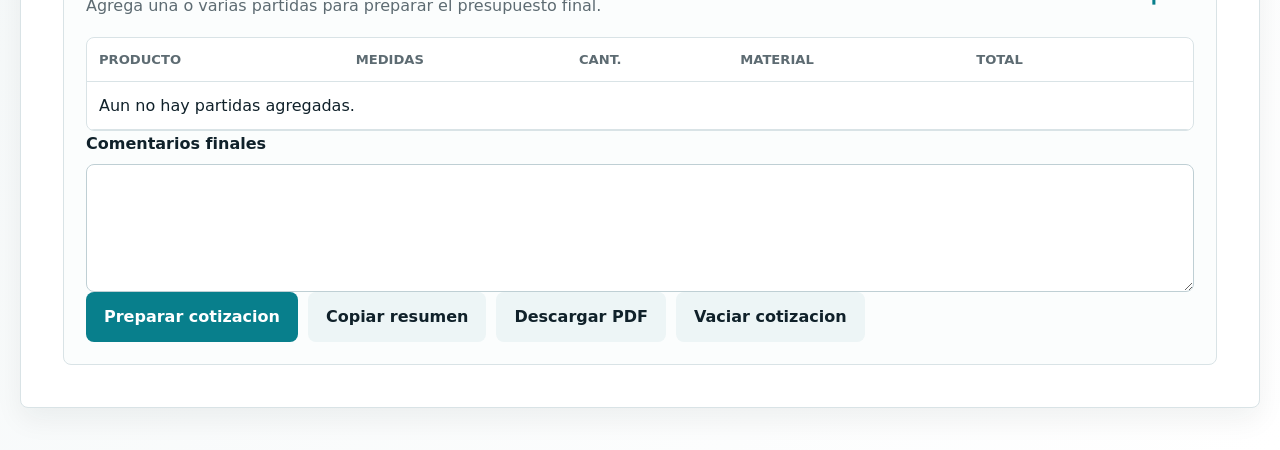
==== commit 9c4051fa: "Add quote PDF export" ====
--- a/admin/cotizacion.html
+++ b/admin/cotizacion.html
@@ -162,6 +162,7 @@
             <div class="form-actions form-wide calculator-actions">
               <button class="btn btn-primary" type="submit">Preparar cotizacion</button>
               <button class="btn btn-light" type="button" data-copy-quote>Copiar resumen</button>
+              <button class="btn btn-light" type="button" data-download-pdf>Descargar PDF</button>
               <button class="btn btn-light" type="button" data-clear-quote>Vaciar cotizacion</button>
               <p class="form-status" role="status" aria-live="polite" data-form-status></p>
             </div>
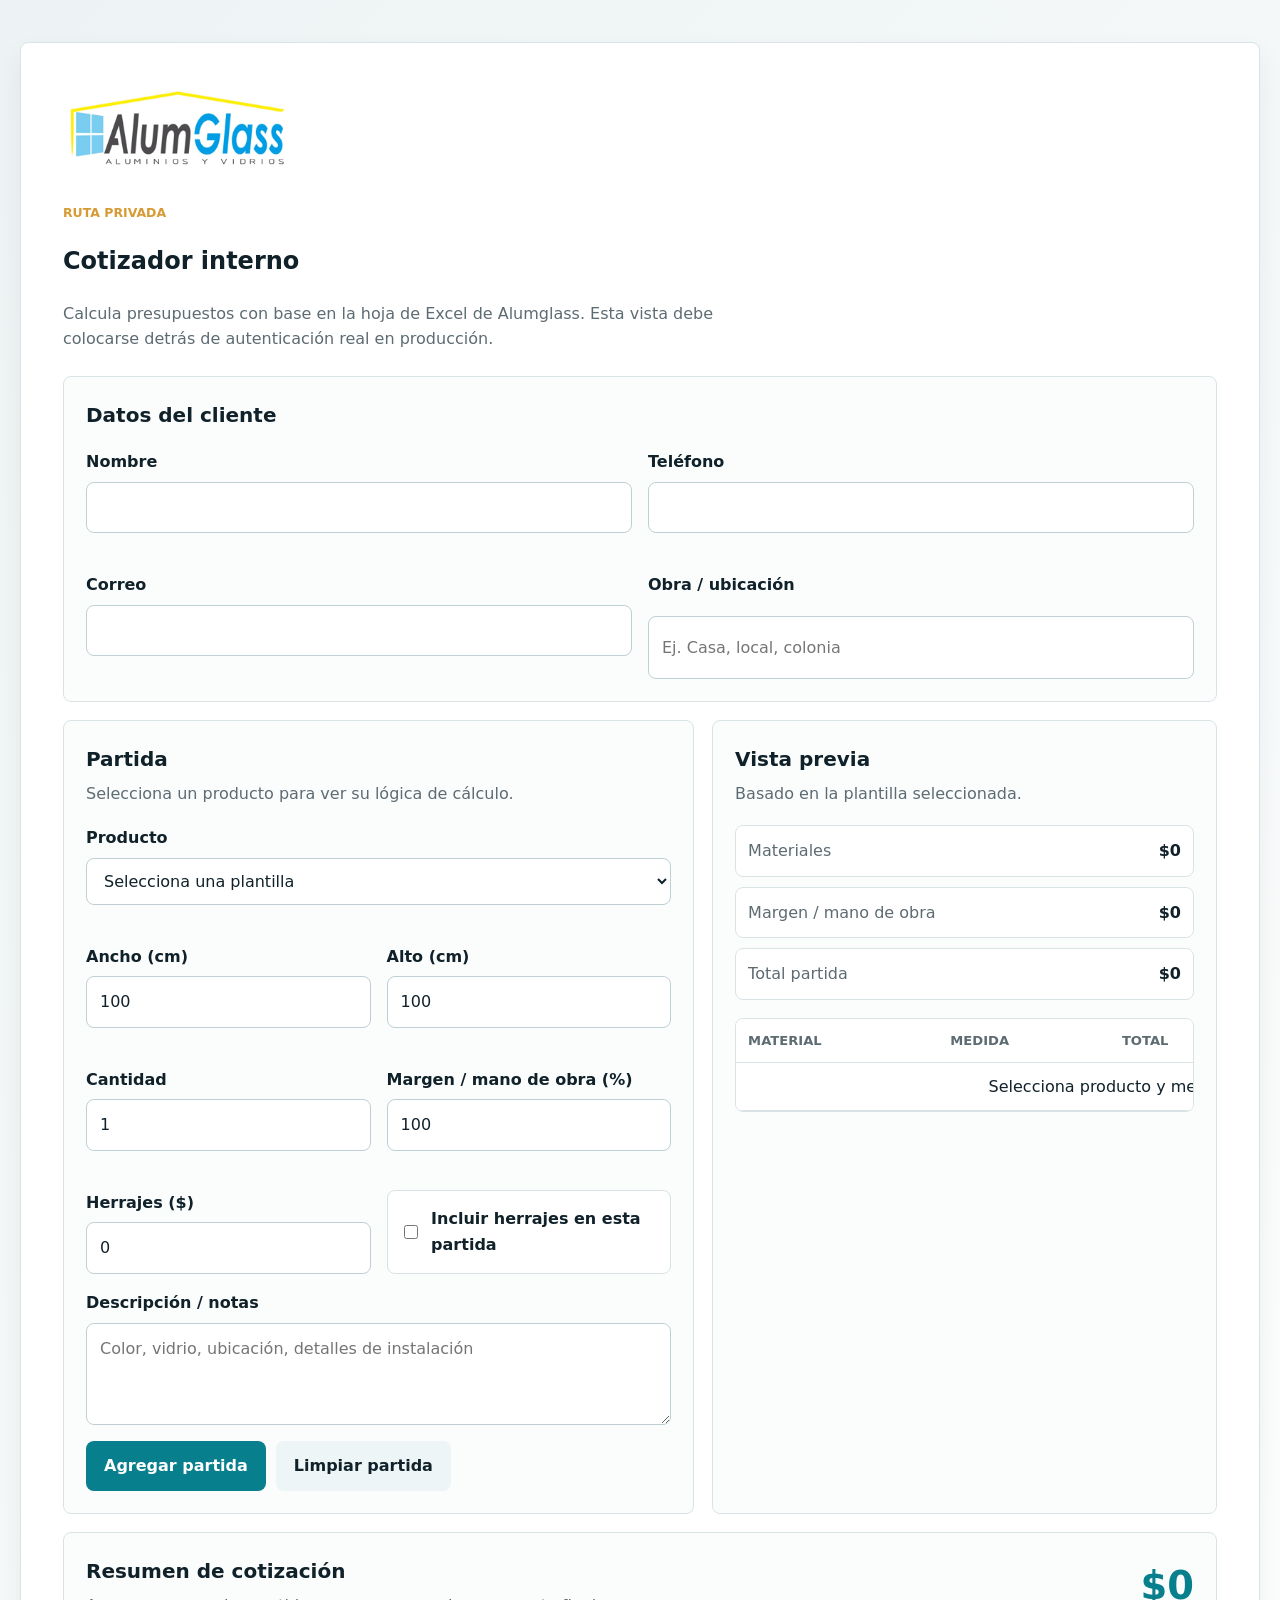
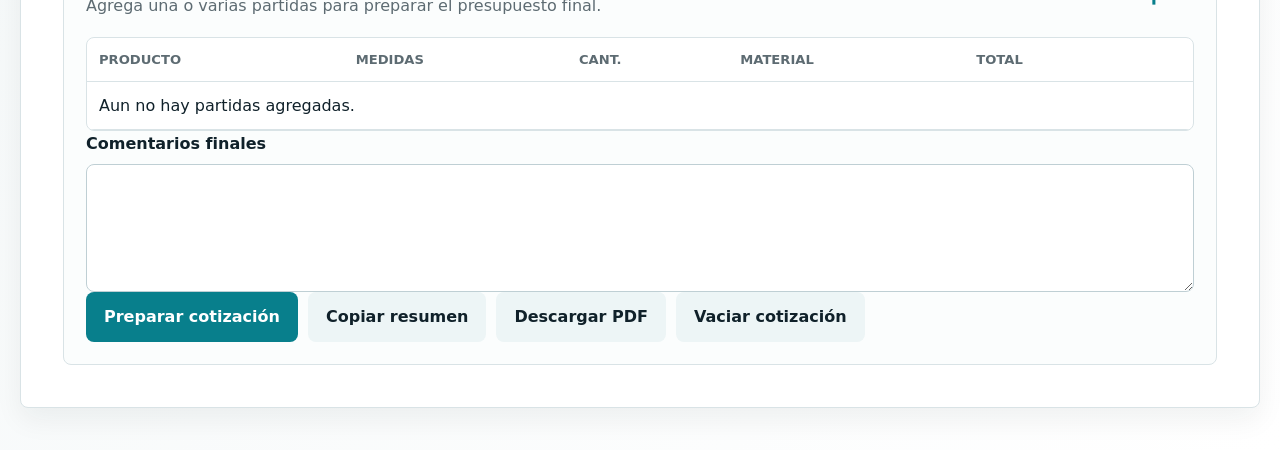
==== commit b64e3d95: "Fix Spanish spelling and accents" ====
--- a/admin/cotizacion.html
+++ b/admin/cotizacion.html
@@ -19,7 +19,7 @@
         <div class="section-heading admin-heading">
           <p class="eyebrow">Ruta privada</p>
           <h1 id="form-title">Cotizador interno</h1>
-          <p>Calcula presupuestos con base en la hoja de Excel de Alumglass. Esta vista debe colocarse detras de autenticacion real en produccion.</p>
+          <p>Calcula presupuestos con base en la hoja de Excel de Alumglass. Esta vista debe colocarse detrás de autenticación real en producción.</p>
         </div>
 
         <form class="quote-form quote-form-admin" data-quote-form novalidate>
@@ -34,7 +34,7 @@
                 <small class="field-error" data-error-for="nombre"></small>
               </div>
               <div class="form-row">
-                <label for="telefono">Telefono</label>
+                <label for="telefono">Teléfono</label>
                 <input id="telefono" name="telefono" type="tel" autocomplete="tel" required pattern="^[0-9+()\\s-]{8,20}$">
                 <small class="field-error" data-error-for="telefono"></small>
               </div>
@@ -44,7 +44,7 @@
                 <small class="field-error" data-error-for="correo"></small>
               </div>
               <div class="form-row">
-                <label for="obra">Obra / ubicacion</label>
+                <label for="obra">Obra / ubicación</label>
                 <input id="obra" name="obra" type="text" placeholder="Ej. Casa, local, colonia">
               </div>
             </div>
@@ -54,7 +54,7 @@
             <div class="calculator-panel">
               <div class="panel-heading">
                 <h2>Partida</h2>
-                <p data-template-note>Selecciona un producto para ver su logica de calculo.</p>
+                <p data-template-note>Selecciona un producto para ver su lógica de cálculo.</p>
               </div>
               <div class="admin-fields">
                 <div class="form-row form-wide">
@@ -93,8 +93,8 @@
                   <span>Incluir herrajes en esta partida</span>
                 </label>
                 <div class="form-row form-wide">
-                  <label for="descripcion">Descripcion / notas</label>
-                  <textarea id="descripcion" name="descripcion" rows="3" placeholder="Color, vidrio, ubicacion, detalles de instalacion"></textarea>
+                  <label for="descripcion">Descripción / notas</label>
+                  <textarea id="descripcion" name="descripcion" rows="3" placeholder="Color, vidrio, ubicación, detalles de instalación"></textarea>
                 </div>
                 <div class="form-actions form-wide calculator-actions">
                   <button class="btn btn-primary" type="button" data-add-item>Agregar partida</button>
@@ -123,7 +123,7 @@
                     </tr>
                   </thead>
                   <tbody data-preview-breakdown>
-                    <tr><td colspan="3">Sin calculo todavia.</td></tr>
+                    <tr><td colspan="3">Sin cálculo todavía.</td></tr>
                   </tbody>
                 </table>
               </div>
@@ -133,7 +133,7 @@
           <section class="calculator-panel form-wide" aria-labelledby="resumen-title">
             <div class="panel-heading panel-heading-row">
               <div>
-                <h2 id="resumen-title">Resumen de cotizacion</h2>
+                <h2 id="resumen-title">Resumen de cotización</h2>
                 <p>Agrega una o varias partidas para preparar el presupuesto final.</p>
               </div>
               <strong class="grand-total" data-grand-total>$0</strong>
@@ -160,10 +160,10 @@
               <textarea id="comentarios" name="comentarios" rows="4"></textarea>
             </div>
             <div class="form-actions form-wide calculator-actions">
-              <button class="btn btn-primary" type="submit">Preparar cotizacion</button>
+              <button class="btn btn-primary" type="submit">Preparar cotización</button>
               <button class="btn btn-light" type="button" data-copy-quote>Copiar resumen</button>
               <button class="btn btn-light" type="button" data-download-pdf>Descargar PDF</button>
-              <button class="btn btn-light" type="button" data-clear-quote>Vaciar cotizacion</button>
+              <button class="btn btn-light" type="button" data-clear-quote>Vaciar cotización</button>
               <p class="form-status" role="status" aria-live="polite" data-form-status></p>
             </div>
           </section>
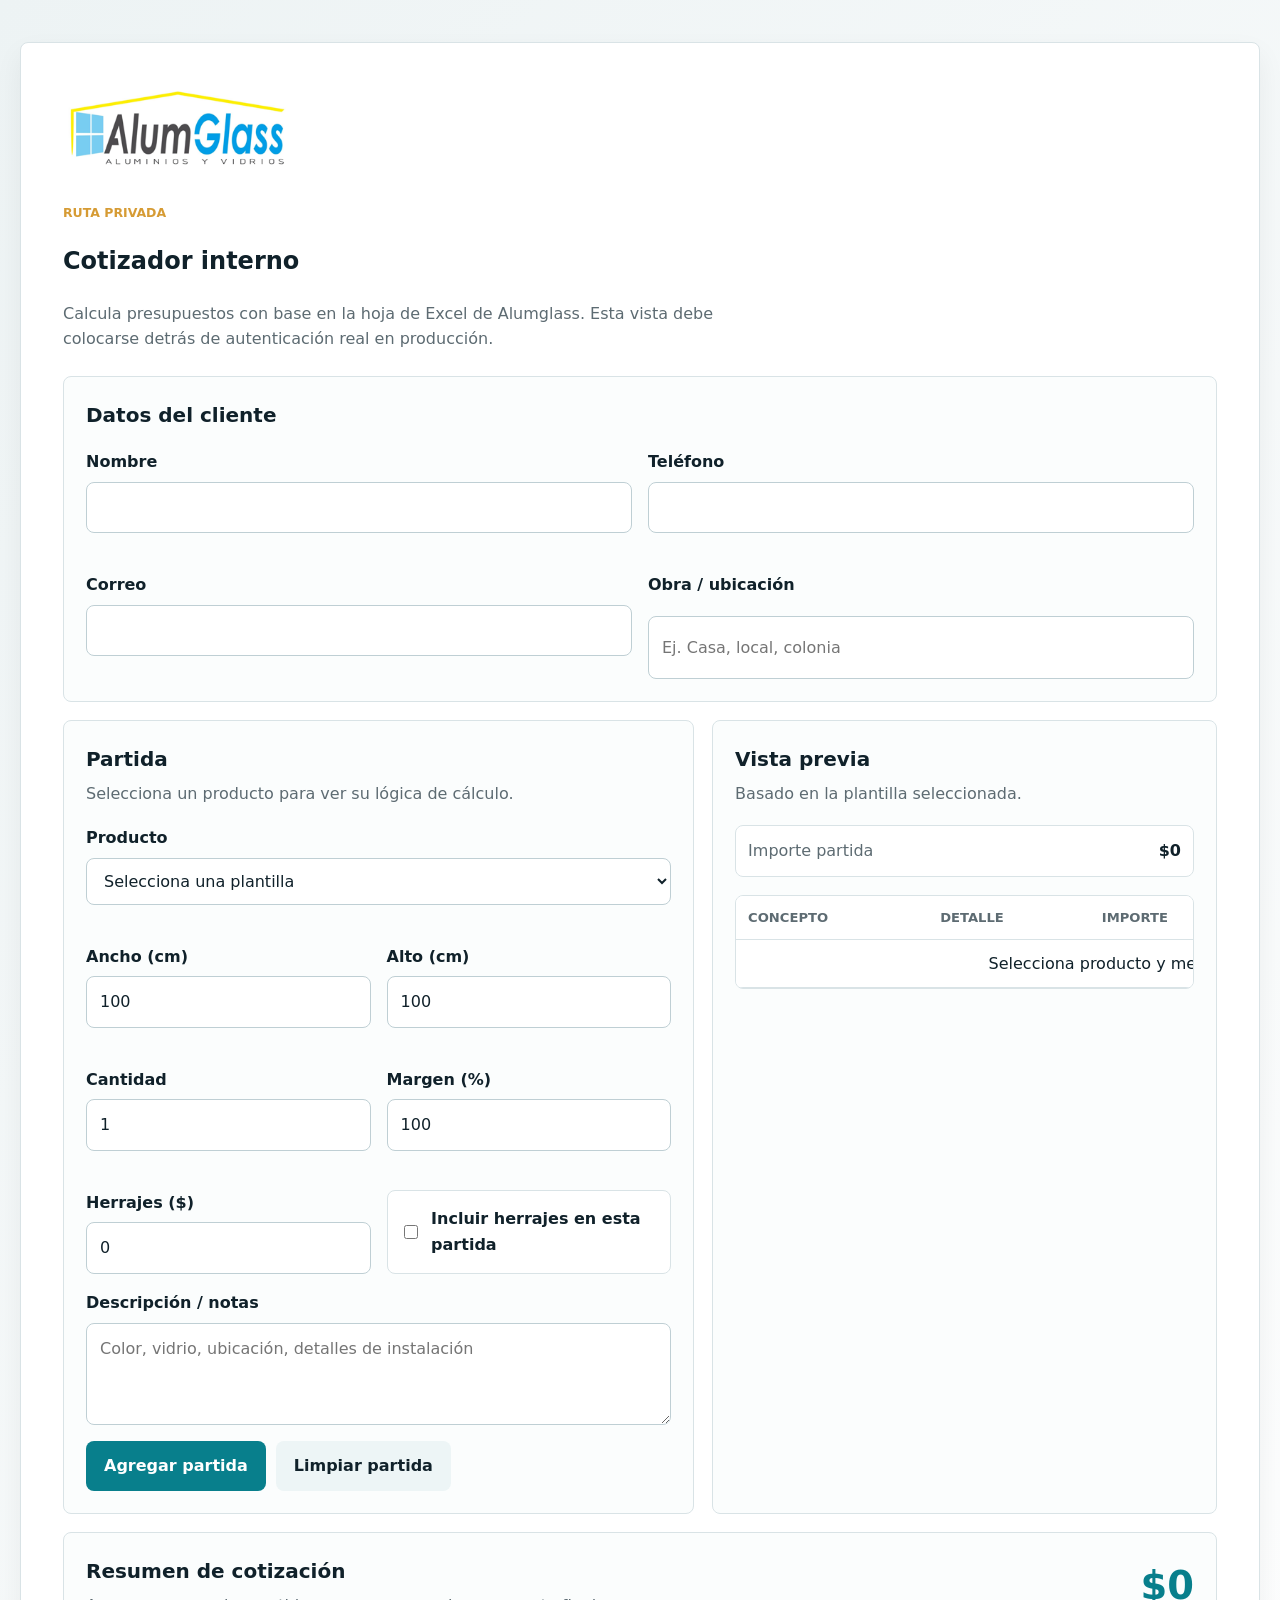
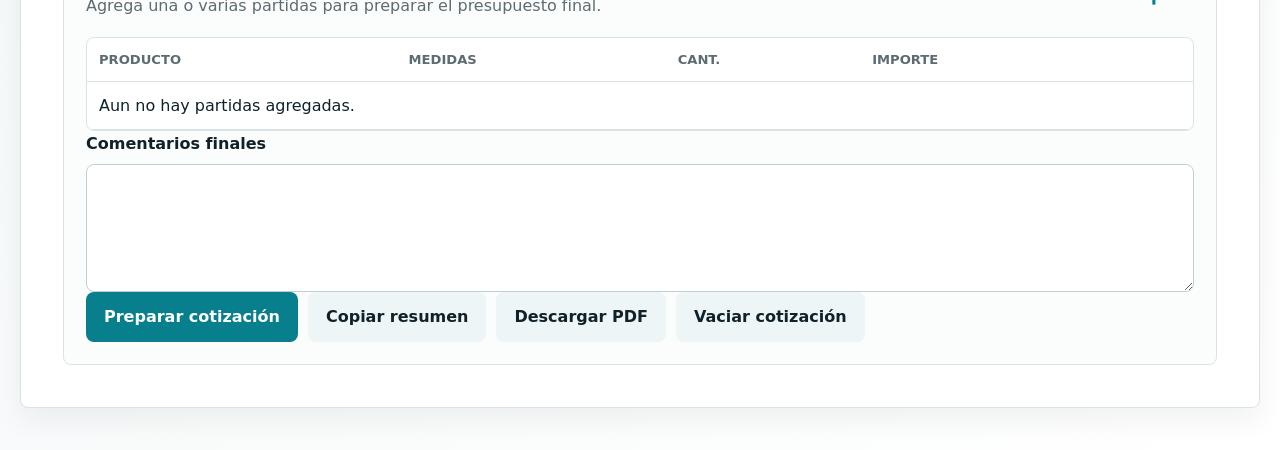
==== commit 6165435a: "Update SEO domain and quote totals" ====
--- a/admin/cotizacion.html
+++ b/admin/cotizacion.html
@@ -80,7 +80,7 @@
                   <small class="field-error" data-error-for="cantidad"></small>
                 </div>
                 <div class="form-row">
-                  <label for="margen">Margen / mano de obra (%)</label>
+                  <label for="margen">Margen (%)</label>
                   <input id="margen" name="margen" type="number" min="0" step="1" value="100" required data-markup-input>
                   <small class="field-error" data-error-for="margen"></small>
                 </div>
@@ -109,17 +109,15 @@
                 <p data-preview-source>Basado en la plantilla seleccionada.</p>
               </div>
               <dl class="quote-totals">
-                <div><dt>Materiales</dt><dd data-preview-material>$0</dd></div>
-                <div><dt>Margen / mano de obra</dt><dd data-preview-labor>$0</dd></div>
-                <div><dt>Total partida</dt><dd data-preview-total>$0</dd></div>
+                <div><dt>Importe partida</dt><dd data-preview-total>$0</dd></div>
               </dl>
               <div class="breakdown-table-wrap">
                 <table class="breakdown-table">
                   <thead>
                     <tr>
-                      <th>Material</th>
-                      <th>Medida</th>
-                      <th>Total</th>
+                      <th>Concepto</th>
+                      <th>Detalle</th>
+                      <th>Importe</th>
                     </tr>
                   </thead>
                   <tbody data-preview-breakdown>
@@ -145,13 +143,12 @@
                     <th>Producto</th>
                     <th>Medidas</th>
                     <th>Cant.</th>
-                    <th>Material</th>
-                    <th>Total</th>
+                    <th>Importe</th>
                     <th></th>
                   </tr>
                 </thead>
                 <tbody data-items-table>
-                  <tr><td colspan="6">Aun no hay partidas agregadas.</td></tr>
+                  <tr><td colspan="5">Aun no hay partidas agregadas.</td></tr>
                 </tbody>
               </table>
             </div>
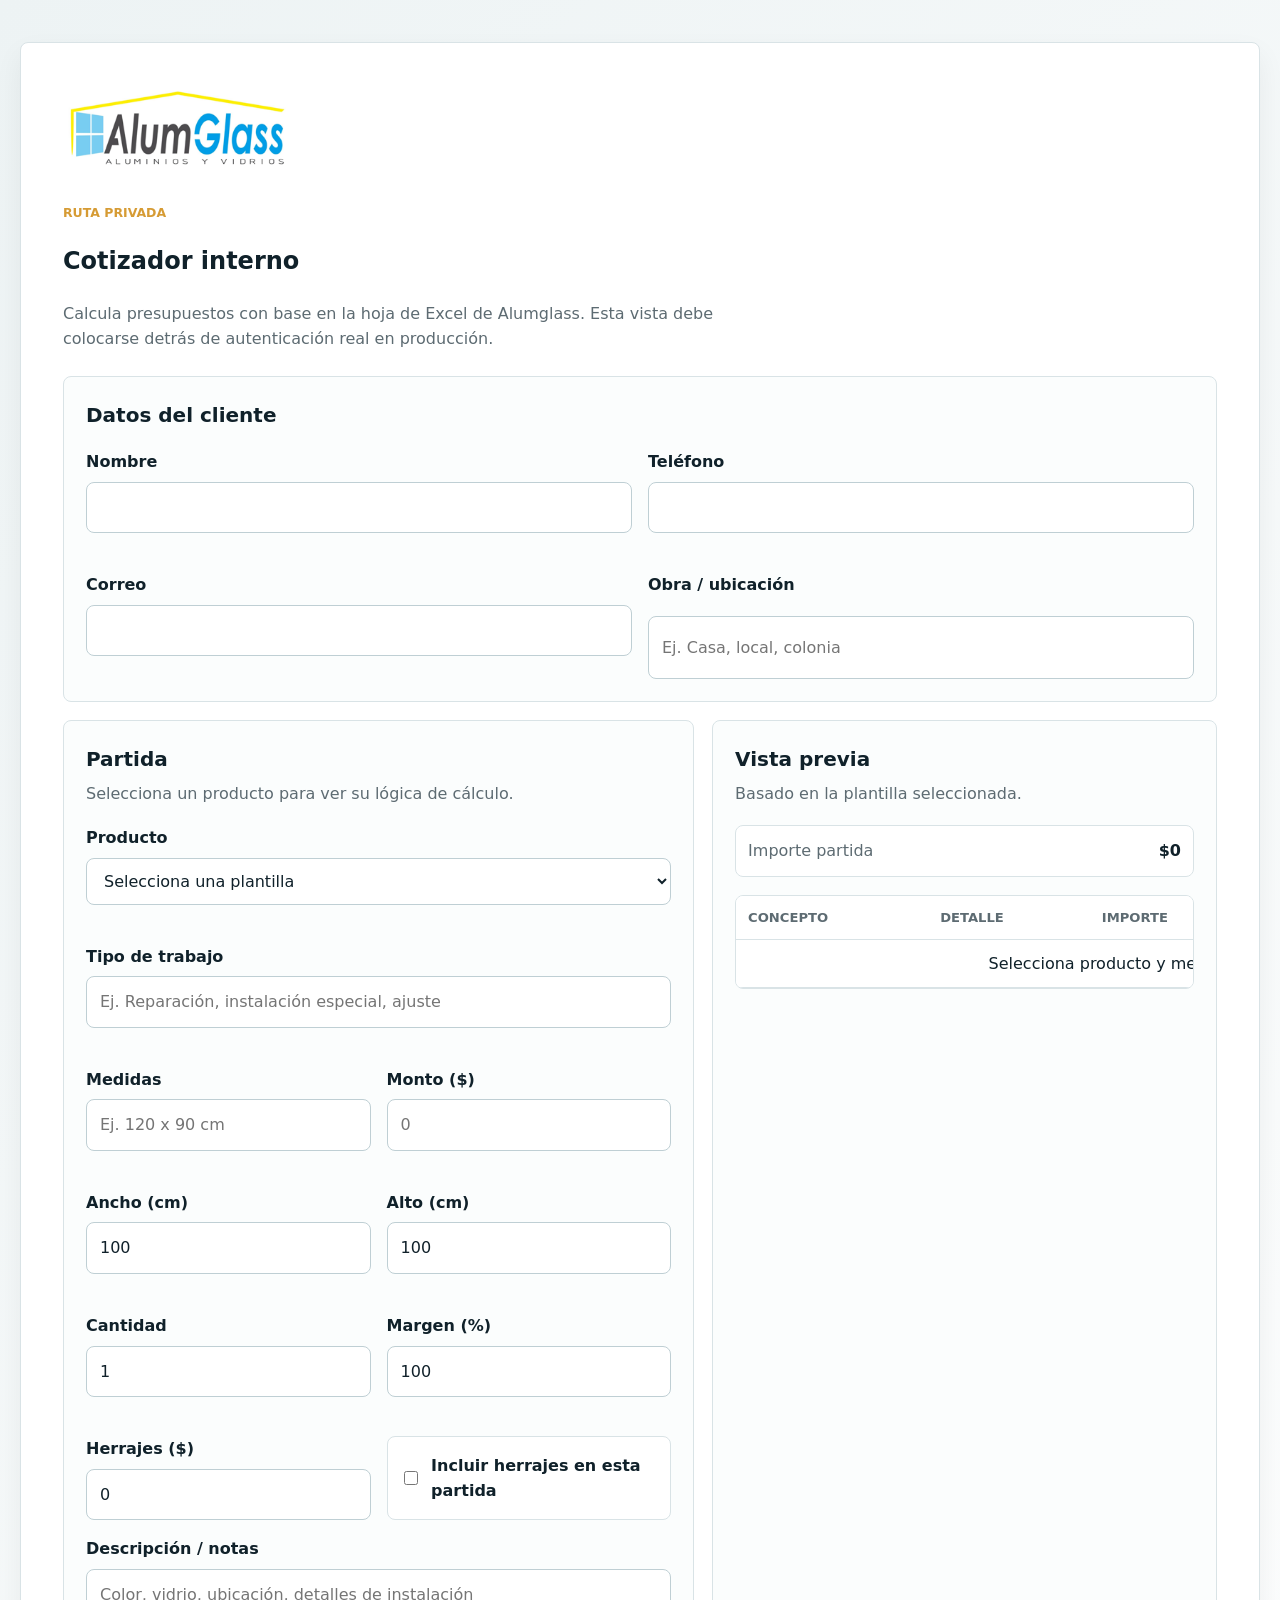
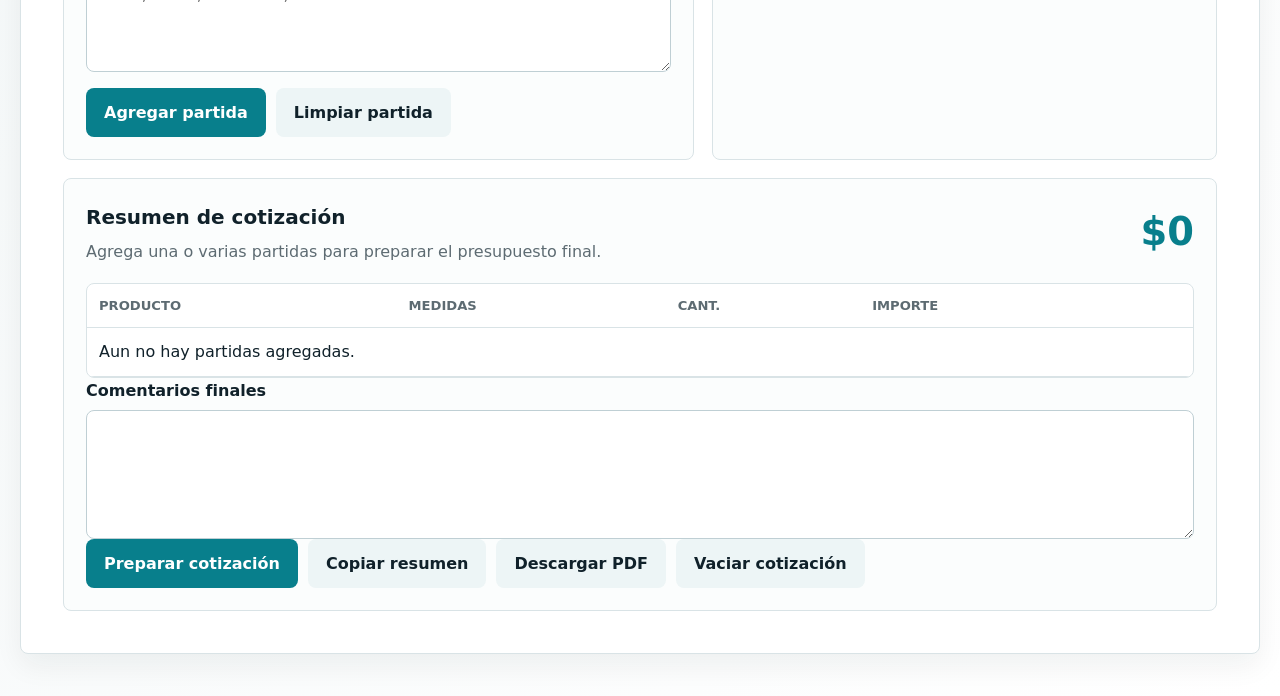
==== commit bbf79f68: "Add free quote option to calculator" ====
--- a/admin/cotizacion.html
+++ b/admin/cotizacion.html
@@ -64,35 +64,50 @@
                   </select>
                   <small class="field-error" data-error-for="producto"></small>
                 </div>
-                <div class="form-row">
+                <div class="form-row form-wide" data-free-row hidden>
+                  <label for="trabajoLibre">Tipo de trabajo</label>
+                  <input id="trabajoLibre" name="trabajoLibre" type="text" placeholder="Ej. Reparación, instalación especial, ajuste" data-free-type-input>
+                  <small class="field-error" data-error-for="trabajoLibre"></small>
+                </div>
+                <div class="form-row" data-free-row hidden>
+                  <label for="medidasLibres">Medidas</label>
+                  <input id="medidasLibres" name="medidasLibres" type="text" placeholder="Ej. 120 x 90 cm" data-free-measures-input>
+                  <small class="field-error" data-error-for="medidasLibres"></small>
+                </div>
+                <div class="form-row" data-free-row hidden>
+                  <label for="montoLibre">Monto ($)</label>
+                  <input id="montoLibre" name="montoLibre" type="number" min="1" step="1" placeholder="0" data-free-amount-input>
+                  <small class="field-error" data-error-for="montoLibre"></small>
+                </div>
+                <div class="form-row" data-auto-row>
                   <label for="ancho">Ancho (cm)</label>
                   <input id="ancho" name="ancho" type="number" min="1" step="0.1" value="100" required data-width-input>
                   <small class="field-error" data-error-for="ancho"></small>
                 </div>
-                <div class="form-row">
+                <div class="form-row" data-auto-row>
                   <label for="alto">Alto (cm)</label>
                   <input id="alto" name="alto" type="number" min="1" step="0.1" value="100" required data-height-input>
                   <small class="field-error" data-error-for="alto"></small>
                 </div>
-                <div class="form-row">
+                <div class="form-row" data-auto-row>
                   <label for="cantidad">Cantidad</label>
                   <input id="cantidad" name="cantidad" type="number" min="1" step="1" value="1" required data-quantity-input>
                   <small class="field-error" data-error-for="cantidad"></small>
                 </div>
-                <div class="form-row">
+                <div class="form-row" data-auto-row>
                   <label for="margen">Margen (%)</label>
                   <input id="margen" name="margen" type="number" min="0" step="1" value="100" required data-markup-input>
                   <small class="field-error" data-error-for="margen"></small>
                 </div>
-                <div class="form-row">
+                <div class="form-row" data-auto-row>
                   <label for="herrajes">Herrajes ($)</label>
                   <input id="herrajes" name="herrajes" type="number" min="0" step="1" value="0" data-hardware-input>
                 </div>
-                <label class="check-row">
+                <label class="check-row" data-auto-row>
                   <input type="checkbox" name="incluirHerrajes" data-include-hardware>
                   <span>Incluir herrajes en esta partida</span>
                 </label>
-                <div class="form-row form-wide">
+                <div class="form-row form-wide" data-auto-row>
                   <label for="descripcion">Descripción / notas</label>
                   <textarea id="descripcion" name="descripcion" rows="3" placeholder="Color, vidrio, ubicación, detalles de instalación"></textarea>
                 </div>
